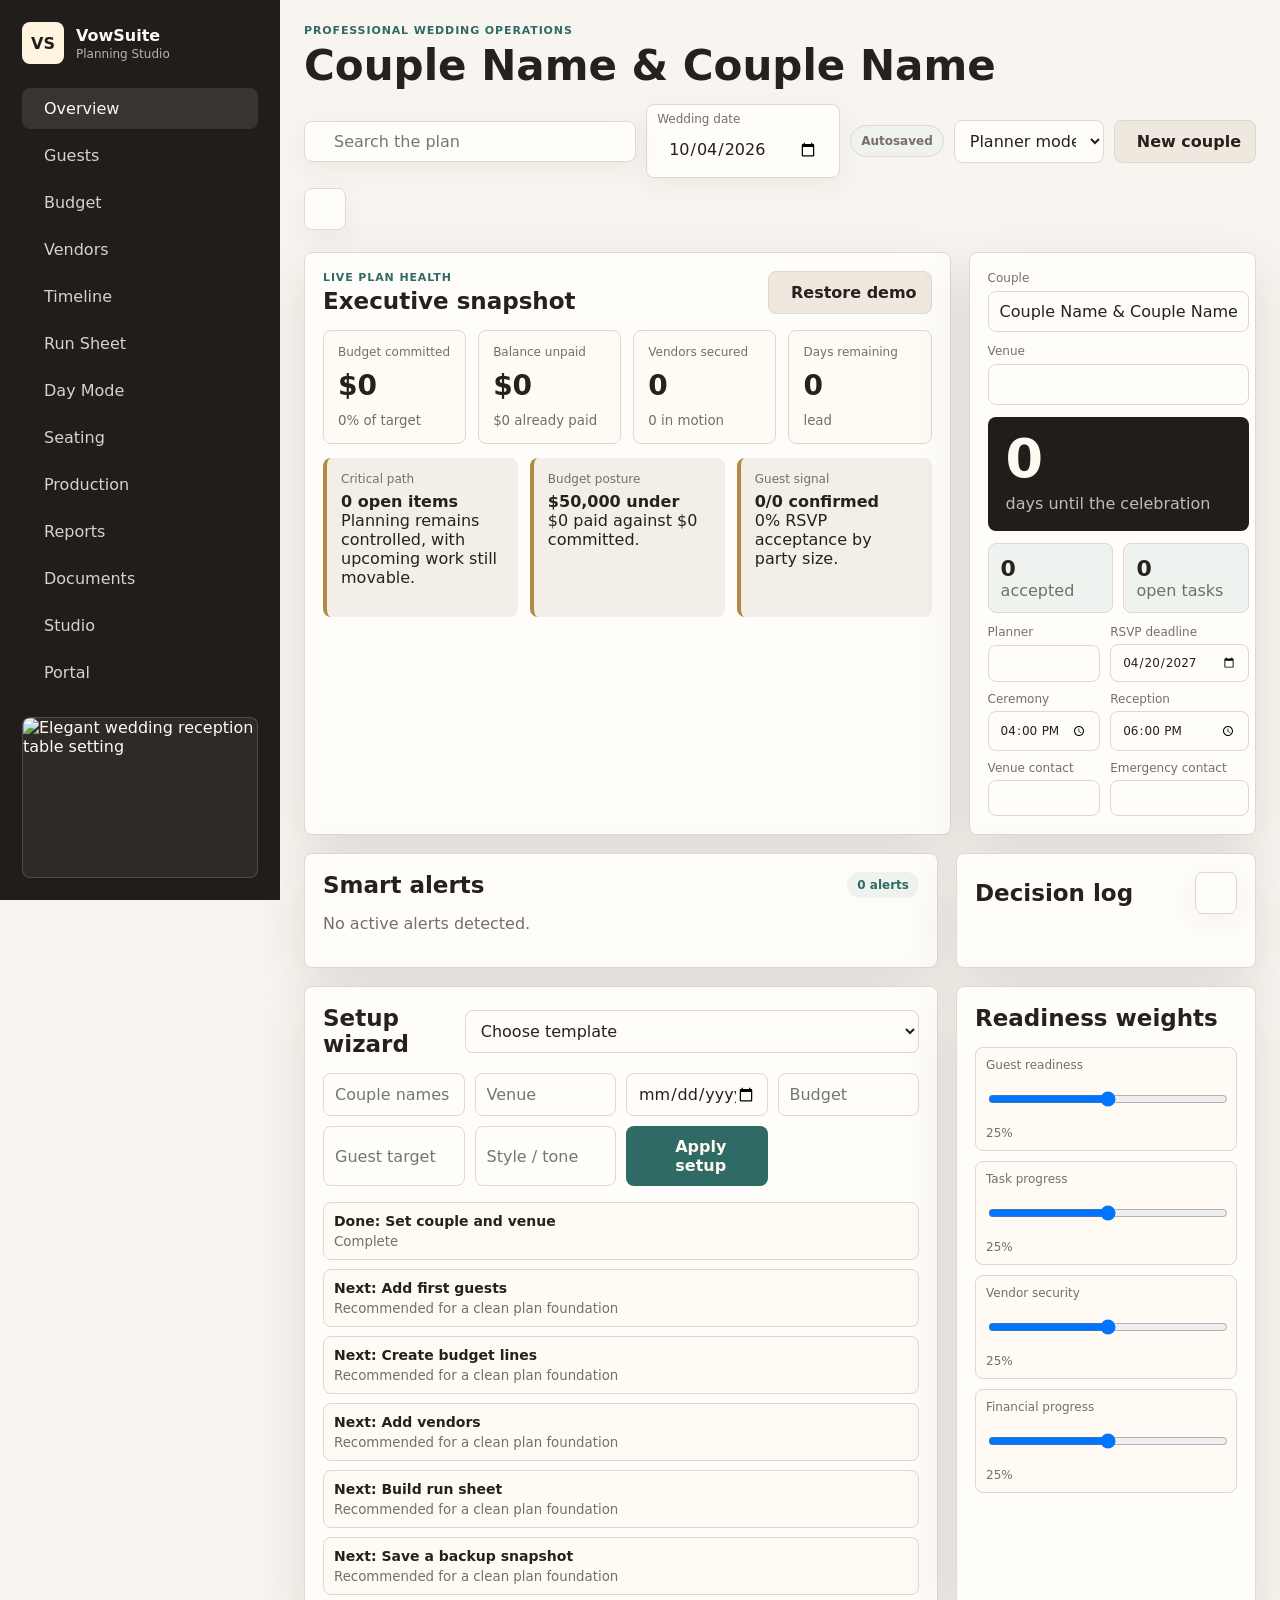
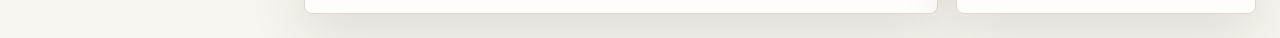
==== studio/index.html @ 1d12209c "Add VowSuite wedding-planning studio with our floor plan built in Vendors Gab8511/wedding-planning-s" ====
<!doctype html>
<html lang="en">
  <head>
    <meta charset="UTF-8" />
    <meta name="viewport" content="width=device-width, initial-scale=1.0" />
    <title>VowSuite Wedding Planning Studio</title>
    <link rel="icon" href="data:image/svg+xml,%3Csvg xmlns='http://www.w3.org/2000/svg' viewBox='0 0 64 64'%3E%3Crect width='64' height='64' rx='12' fill='%23211d1a'/%3E%3Ctext x='32' y='39' text-anchor='middle' font-family='Arial,sans-serif' font-size='22' font-weight='700' fill='%23fff4df'%3EVS%3C/text%3E%3C/svg%3E" />
    <link rel="preconnect" href="https://images.unsplash.com" />
    <link rel="stylesheet" href="./styles.css" />
    <link rel="stylesheet" href="./floorplan.css" />
  </head>
  <body>
    <div class="app-shell">
      <aside class="sidebar">
        <div class="brand-block">
          <div class="brand-mark">VS</div>
          <div>
            <strong>VowSuite</strong>
            <span>Planning Studio</span>
          </div>
        </div>
        <button id="mobileNavToggle" class="mobile-nav-toggle" type="button" aria-expanded="false" aria-controls="primaryNav"><i data-lucide="menu"></i><span>Menu</span></button>
        <nav id="primaryNav" class="nav-list" aria-label="Primary">
          <button class="nav-item active" data-view="overview"><i data-lucide="layout-dashboard"></i><span>Overview</span></button>
          <button class="nav-item" data-view="guests"><i data-lucide="users"></i><span>Guests</span></button>
          <button class="nav-item" data-view="budget"><i data-lucide="wallet-cards"></i><span>Budget</span></button>
          <button class="nav-item" data-view="vendors"><i data-lucide="briefcase-business"></i><span>Vendors</span></button>
          <button class="nav-item" data-view="timeline"><i data-lucide="list-checks"></i><span>Timeline</span></button>
          <button class="nav-item" data-view="runsheet"><i data-lucide="clock-3"></i><span>Run Sheet</span></button>
          <button class="nav-item" data-view="daymode"><i data-lucide="smartphone"></i><span>Day Mode</span></button>
          <button class="nav-item" data-view="seating"><i data-lucide="armchair"></i><span>Seating</span></button>
          <button class="nav-item" data-view="production"><i data-lucide="sparkles"></i><span>Production</span></button>
          <button class="nav-item" data-view="reports"><i data-lucide="file-chart-column"></i><span>Reports</span></button>
          <button class="nav-item" data-view="documents"><i data-lucide="folder-kanban"></i><span>Documents</span></button>
          <button class="nav-item" data-view="studio"><i data-lucide="building-2"></i><span>Studio</span></button>
          <button class="nav-item" data-view="portal"><i data-lucide="eye"></i><span>Portal</span></button>
        </nav>
        <div class="image-panel">
          <img src="https://images.unsplash.com/photo-1519225421980-715cb0215aed?auto=format&fit=crop&w=900&q=80" alt="Elegant wedding reception table setting" />
          <div>
            <span>Event Readiness</span>
            <strong id="readinessScore">0%</strong>
          </div>
        </div>
      </aside>

      <main class="workspace">
        <header class="topbar">
          <div>
            <p class="eyebrow">Professional wedding operations</p>
            <h1 id="coupleTitle">Wedding Command Center</h1>
          </div>
          <div class="topbar-actions">
            <div class="global-search">
              <i data-lucide="search"></i>
              <input id="globalSearch" type="search" placeholder="Search the plan" autocomplete="off" />
              <div id="globalSearchResults" class="search-results"></div>
            </div>
            <label class="date-field">
              <span>Wedding date</span>
              <input id="weddingDate" type="date" />
            </label>
            <span id="autosaveStatus" class="save-status">Saved</span>
            <select id="modeSelect" class="mode-select" title="Planner or client view"><option>Planner mode</option><option>Client mode</option></select>
            <button id="newCoupleBtn" class="ghost-button" title="Start a blank plan"><i data-lucide="sparkles"></i>New couple</button>
            <details class="actions-menu">
              <summary class="icon-button" title="More actions"><i data-lucide="more-horizontal"></i></summary>
              <div class="actions-popover">
                <button id="undoBtn" class="menu-action" title="Undo last change" disabled><i data-lucide="undo-2"></i><span>Undo</span></button>
                <button id="aboutBtn" class="menu-action" title="About VowSuite"><i data-lucide="info"></i><span>About</span></button>
                <button id="exportBtn" class="menu-action" title="Export plan"><i data-lucide="download"></i><span>Export plan</span></button>
                <label class="menu-action" title="Import plan">
                  <i data-lucide="upload"></i><span>Import plan</span>
                  <input id="importInput" type="file" accept="application/json" hidden />
                </label>
                <button id="printBtn" class="menu-action" title="Print brief"><i data-lucide="printer"></i><span>Print</span></button>
              </div>
            </details>
          </div>
        </header>

        <section id="overview" class="view active-view">
          <div class="hero-grid">
            <section class="command-panel">
              <div class="section-head">
                <div>
                  <p class="eyebrow">Live plan health</p>
                  <h2>Executive snapshot</h2>
                </div>
                <button id="resetBtn" class="ghost-button"><i data-lucide="refresh-cw"></i>Restore demo</button>
              </div>
              <div class="kpi-grid" id="kpiGrid"></div>
              <div class="insight-grid">
                <article>
                  <span class="label">Critical path</span>
                  <strong id="criticalPath">-</strong>
                  <p id="criticalCopy"></p>
                </article>
                <article>
                  <span class="label">Budget posture</span>
                  <strong id="budgetPosture">-</strong>
                  <p id="budgetCopy"></p>
                </article>
                <article>
                  <span class="label">Guest signal</span>
                  <strong id="guestSignal">-</strong>
                  <p id="guestCopy"></p>
                </article>
              </div>
            </section>
            <section class="brief-panel">
              <div class="couple-card">
                <label>Couple</label>
                <input id="coupleNames" type="text" />
              </div>
              <div class="couple-card">
                <label>Venue</label>
                <input id="venueName" type="text" />
              </div>
              <div class="countdown">
                <span id="daysUntil">0</span>
                <p>days until the celebration</p>
              </div>
              <div class="mini-metrics">
                <span><strong id="acceptedMini">0</strong> accepted</span>
                <span><strong id="openTasksMini">0</strong> open tasks</span>
              </div>
              <div class="profile-grid">
                <label>Planner<input id="plannerName" type="text" /></label>
                <label>RSVP deadline<input id="rsvpDeadline" type="date" /></label>
                <label>Ceremony<input id="ceremonyTime" type="time" /></label>
                <label>Reception<input id="receptionTime" type="time" /></label>
                <label>Venue contact<input id="venueContact" type="text" /></label>
                <label>Emergency contact<input id="emergencyContact" type="text" /></label>
              </div>
            </section>
          </div>
          <div class="two-column">
            <section class="panel">
              <div class="section-head"><h2>Smart alerts</h2><span id="riskCount" class="pill">0 alerts</span></div>
              <div id="riskList" class="risk-list"></div>
            </section>
            <section class="panel">
              <div class="section-head"><h2>Decision log</h2><button class="compact-button" id="addDecisionBtn"><i data-lucide="plus"></i></button></div>
              <div id="decisionList" class="decision-list"></div>
            </section>
          </div>
          <div class="two-column">
            <section class="panel">
              <div class="section-head"><h2>Setup wizard</h2><select id="templateSelect"><option value="">Choose template</option><option>Micro wedding</option><option>Luxury ballroom</option><option>Destination wedding</option><option>Cultural celebration</option><option>Backyard wedding</option></select></div>
              <form id="setupForm" class="inline-form">
                <input name="couple" placeholder="Couple names" required />
                <input name="venue" placeholder="Venue" required />
                <input name="weddingDate" type="date" required />
                <input name="budgetTarget" type="number" placeholder="Budget" required />
                <input name="guestTarget" type="number" placeholder="Guest target" />
                <input name="style" placeholder="Style / tone" />
                <button><i data-lucide="wand-sparkles"></i>Apply setup</button>
              </form>
              <div id="onboardingChecklist" class="mini-list"></div>
            </section>
            <section class="panel">
              <div class="section-head"><h2>Readiness weights</h2></div>
              <div id="weightControls" class="weight-grid"></div>
            </section>
          </div>
        </section>

        <section id="guests" class="view">
          <div class="section-head">
            <div><p class="eyebrow">Invitation intelligence</p><h2>Guest management</h2></div>
            <div class="toolbar">
              <input id="guestSearch" type="search" placeholder="Search guests, sides, groups, meals" />
              <select id="guestStatusFilter"></select>
              <button id="exportGuestsBtn" class="ghost-button" type="button"><i data-lucide="download"></i>CSV</button>
              <label class="ghost-button"><i data-lucide="upload"></i>CSV<input id="guestCsvInput" type="file" accept=".csv,text/csv" hidden /></label>
            </div>
          </div>
          <form id="guestForm" class="inline-form">
            <input name="name" placeholder="Guest name" required />
            <select name="side" id="guestSideSelect" required></select>
            <input name="group" placeholder="Household / group" required />
            <select name="status"><option>Invited</option><option>Accepted</option><option>Declined</option><option>Maybe</option></select>
            <select name="meal"><option>Chicken</option><option>Fish</option><option>Vegetarian</option><option>Vegan</option><option>Kids</option></select>
            <input name="partySize" type="number" min="1" value="1" placeholder="Party size" />
            <input name="plusOne" placeholder="Plus-one" />
            <button><i data-lucide="user-plus"></i>Add guest</button>
          </form>
          <div class="data-layout">
            <div class="table-wrap"><table><thead><tr><th>Name</th><th>Contact</th><th>Side</th><th>Household</th><th>RSVP</th><th>Meal</th><th>Party</th><th>Plus-one</th><th>Invite</th><th>Reminder</th><th>Tags</th><th>Notes</th><th></th></tr></thead><tbody id="guestRows"></tbody></table></div>
            <aside class="panel sticky-panel"><h3>Guest analytics</h3><canvas id="guestChart" width="360" height="240"></canvas><div id="mealBreakdown" class="breakdown"></div><h3>Reminder queue</h3><div id="reminderQueue" class="mini-list"></div><h3>Sides</h3><div id="sideBreakdown" class="breakdown"></div><h3>Households</h3><div id="householdBreakdown" class="breakdown"></div></aside>
          </div>
        </section>

        <section id="budget" class="view">
          <div class="section-head">
            <div><p class="eyebrow">Financial control</p><h2>Budget studio</h2></div>
            <label class="budget-target">Target <input id="budgetTarget" type="number" step="500" /></label>
          </div>
          <form id="expenseForm" class="inline-form">
            <input name="category" placeholder="Category" required />
            <input name="item" placeholder="Item" required />
            <input name="estimated" type="number" placeholder="Estimated" required />
            <input name="actual" type="number" placeholder="Actual or committed" required />
            <input name="paid" type="number" placeholder="Paid" />
            <input name="dueDate" type="date" />
            <button><i data-lucide="circle-dollar-sign"></i>Add line</button>
          </form>
          <div class="data-layout">
            <div class="table-wrap"><table><thead><tr><th>Category</th><th>Item</th><th>Budget</th><th>Committed</th><th>Paid</th><th>Due</th><th>Status</th><th>Variance</th><th></th></tr></thead><tbody id="expenseRows"></tbody></table></div>
            <aside class="panel sticky-panel"><h3>Spend by category</h3><canvas id="budgetChart" width="360" height="260"></canvas><div id="budgetSummary" class="breakdown"></div><h3>Loaded cost model</h3><div id="financeModel" class="editable-grid"></div><h3>Category caps</h3><div id="categoryCaps" class="mini-list"></div><h3>Cash-flow timeline</h3><div id="cashFlow" class="mini-list"></div><h3>Payment calendar</h3><div id="paymentCalendar" class="mini-list"></div></aside>
          </div>
        </section>

        <section id="vendors" class="view">
          <div class="section-head"><div><p class="eyebrow">Vendor operating system</p><h2>Vendor pipeline</h2></div></div>
          <form id="vendorForm" class="inline-form">
            <input name="name" placeholder="Vendor" required />
            <input name="category" placeholder="Category" required />
            <select name="stage"><option>Research</option><option>Shortlisted</option><option>Proposal</option><option>Booked</option><option>Paid</option></select>
            <input name="owner" placeholder="Owner" required />
            <input name="nextFollowUp" type="date" />
            <button><i data-lucide="plus"></i>Add vendor</button>
          </form>
          <div class="vendor-layout">
            <div id="vendorBoard" class="kanban"></div>
            <aside class="panel sticky-panel"><h3>Vendor detail</h3><div id="vendorDetail" class="detail-panel"></div><h3>Comparison matrix</h3><div id="vendorMatrix" class="mini-list"></div></aside>
          </div>
        </section>

        <section id="timeline" class="view">
          <div class="section-head"><div><p class="eyebrow">Critical path orchestration</p><h2>Timeline and tasks</h2></div><select id="taskFilter"></select></div>
          <div class="toolbar"><button id="addTaskTemplatesBtn" class="ghost-button"><i data-lucide="copy-plus"></i>Phase templates</button></div>
          <form id="taskForm" class="inline-form">
            <input name="title" placeholder="Task" required />
            <input name="owner" placeholder="Owner" required />
            <input name="due" type="date" required />
            <select name="priority"><option>High</option><option>Medium</option><option>Low</option></select>
            <input name="dependency" placeholder="Dependency" />
            <select name="stage"><option>Backlog</option><option>This Week</option><option>Waiting</option><option>Done</option></select>
            <button><i data-lucide="badge-check"></i>Add task</button>
          </form>
          <div class="task-layout">
            <div id="taskList" class="task-list"></div>
            <aside class="panel sticky-panel"><h3>Task board</h3><div id="taskBoard" class="mini-kanban"></div></aside>
          </div>
        </section>

        <section id="runsheet" class="view">
          <div class="section-head"><div><p class="eyebrow">Wedding day command</p><h2>Run-of-show</h2></div><div class="toolbar"><select id="runVendorFilter"></select><span id="runSheetCount" class="pill">0 moments</span></div></div>
          <form id="runForm" class="inline-form">
            <input name="time" type="time" required />
            <input name="title" placeholder="Moment" required />
            <input name="location" placeholder="Location" required />
            <input name="owner" placeholder="Owner" required />
            <input name="vendor" placeholder="Vendor" />
            <button><i data-lucide="clock-plus"></i>Add moment</button>
          </form>
          <section class="panel">
            <div class="section-head"><h2>Multi-event itinerary</h2></div>
            <form id="eventForm" class="inline-form compact-form">
              <input name="name" placeholder="Event name" required />
              <input name="date" type="date" required />
              <input name="start" type="time" required />
              <input name="location" placeholder="Location" required />
              <input name="owner" placeholder="Owner" />
              <button><i data-lucide="calendar-plus"></i>Add event</button>
            </form>
            <div id="eventList" class="mini-list"></div>
          </section>
          <div class="run-layout">
            <div id="runSheetList" class="run-list"></div>
            <aside class="panel sticky-panel">
              <h3>Operations brief</h3>
              <div id="opsBrief" class="breakdown"></div>
              <h3>Conflict detection</h3>
              <div id="runConflicts" class="mini-list"></div>
            </aside>
          </div>
        </section>

        <section id="seating" class="view">
          <div class="section-head"><div><p class="eyebrow">Reception design</p><h2>Seating planner</h2></div><div class="toolbar"><input id="tableCapacityInput" type="number" min="2" value="6" title="New table capacity" /><button id="addTableBtn" class="ghost-button"><i data-lucide="plus"></i>Add table</button></div></div>
          <div class="seating-layout">
            <div class="floorplan-wrap">
              <div id="floorplanToolbar" class="floorplan-toolbar"></div>
              <div id="tableMap" class="table-map floorplan-canvas"></div>
            </div>
            <aside class="panel sticky-panel">
              <h3>Seat assignment</h3>
              <select id="seatGuestPicker"></select>
              <p class="muted">Choose a guest, then select an empty seat. Select an occupied seat to clear it.</p>
              <div id="unseatedList" class="chips"></div>
              <h3>Selected table</h3>
              <div id="floorplanTableInspector" class="mini-list"><p class="muted">Click a table on the floor plan to edit its size, color, runner, or rotation.</p></div>
              <h3>Seating constraints</h3>
              <p class="muted">Tip: drag an assigned guest between seats to move or swap them.</p>
              <form id="seatRuleForm" class="inline-form compact-form"><input name="rule" placeholder="Constraint" required /><select name="type"><option>VIP</option><option>Accessibility</option><option>Keep together</option><option>Keep apart</option></select><button><i data-lucide="plus"></i>Add</button></form>
              <div id="seatConstraints" class="mini-list"></div>
              <h3>Rule warnings</h3>
              <div id="seatRuleWarnings" class="mini-list"></div>
            </aside>
          </div>
        </section>

        <section id="daymode" class="view">
          <div class="section-head">
            <div><p class="eyebrow">On-site command mode</p><h2>Wedding-day mobile brief</h2></div>
            <div class="toolbar">
              <button id="exportBinderBtn" class="ghost-button"><i data-lucide="book-open-check"></i>Binder</button>
              <button id="exportMobileBriefBtn" class="ghost-button"><i data-lucide="smartphone"></i>Mobile brief</button>
            </div>
          </div>
          <nav class="day-jumpbar" aria-label="Wedding-day quick jumps">
            <button data-day-jump="dayModeTimeline"><i data-lucide="clock"></i><span>Now</span></button>
            <button data-day-jump="dayModeAlerts"><i data-lucide="triangle-alert"></i><span>Alerts</span></button>
            <button data-day-jump="dayModeVendors"><i data-lucide="briefcase-business"></i><span>Vendors</span></button>
            <button data-day-jump="dayModeContacts"><i data-lucide="phone"></i><span>Contacts</span></button>
            <button data-day-jump="dayModeChecklist"><i data-lucide="badge-check"></i><span>Checks</span></button>
          </nav>
          <div class="day-grid">
            <section class="command-panel day-section"><div class="section-head"><h2>Now and next</h2><span id="dayModeClock" class="pill">Live brief</span></div><div id="dayModeTimeline" class="day-timeline"></div></section>
            <section class="panel day-section"><h2>Critical alerts</h2><div id="dayModeAlerts" class="mini-list"></div></section>
            <section class="panel day-section"><h2>Vendor call sheet</h2><div id="dayModeVendors" class="mini-list"></div></section>
            <section class="panel day-section"><h2>Emergency contacts</h2><div id="dayModeContacts" class="mini-list"></div></section>
            <section class="panel day-section"><h2>Final checks</h2><div id="dayModeChecklist" class="check-grid"></div></section>
          </div>
        </section>

        <section id="production" class="view">
          <div class="section-head"><div><p class="eyebrow">Ceremony, creative, and load-in</p><h2>Production studio</h2></div></div>
          <div class="production-grid">
            <section class="panel">
              <div class="section-head"><h2>Ceremony planner</h2></div>
              <form id="ceremonyForm" class="inline-form compact-form"><input name="role" placeholder="Role" required /><input name="name" placeholder="Name or cue" required /><input name="music" placeholder="Music / note" /><button><i data-lucide="plus"></i>Add</button></form>
              <div id="ceremonyList" class="mini-list"></div>
            </section>
            <section class="panel">
              <div class="section-head"><h2>Music planner</h2></div>
              <form id="musicForm" class="inline-form compact-form"><input name="moment" placeholder="Moment" required /><input name="song" placeholder="Song" required /><select name="status"><option>Idea</option><option>Approved</option><option>Do not play</option></select><button><i data-lucide="plus"></i>Add</button></form>
              <div id="musicList" class="mini-list"></div>
            </section>
            <section class="panel">
              <div class="section-head"><h2>Photo shot list</h2></div>
              <form id="photoForm" class="inline-form compact-form"><input name="shot" placeholder="Shot" required /><input name="people" placeholder="People" required /><select name="priority"><option>Must-have</option><option>Nice-to-have</option><option>Detail</option></select><button><i data-lucide="plus"></i>Add</button></form>
              <div id="photoList" class="mini-list"></div>
              <h3>Family groups</h3>
              <form id="photoGroupForm" class="inline-form compact-form"><input name="group" placeholder="Group name" required /><input name="people" placeholder="People" required /><button><i data-lucide="plus"></i>Add</button></form>
              <div id="photoGroupList" class="mini-list"></div>
            </section>
            <section class="panel">
              <div class="section-head"><h2>Packing and load-in</h2></div>
              <form id="packingForm" class="inline-form compact-form"><input name="item" placeholder="Item" required /><input name="owner" placeholder="Owner" required /><select name="status"><option>Pack</option><option>Loaded</option><option>Placed</option></select><button><i data-lucide="plus"></i>Add</button></form>
              <div id="packingList" class="mini-list"></div>
            </section>
            <section class="panel">
              <div class="section-head"><h2>Floor-plan zones</h2></div>
              <form id="zoneForm" class="inline-form compact-form"><input name="zone" placeholder="Zone" required /><input name="owner" placeholder="Owner" required /><input name="notes" placeholder="Notes" /><button><i data-lucide="plus"></i>Add</button></form>
              <div id="zoneList" class="mini-list"></div>
            </section>
            <section class="panel">
              <div class="section-head"><h2>Weather plan</h2></div>
              <div id="weatherChecklist" class="check-grid"></div>
            </section>
            <section class="panel">
              <div class="section-head"><h2>Accessibility plan</h2></div>
              <div id="accessibilityChecklist" class="check-grid"></div>
            </section>
          </div>
        </section>

        <section id="reports" class="view">
          <div class="section-head"><div><p class="eyebrow">Packets and executive reporting</p><h2>Reports center</h2></div><button id="exportPacketBtn" class="ghost-button"><i data-lucide="download"></i>Export packet</button></div>
          <div class="reports-grid">
            <section class="panel"><h2>Catering report</h2><div id="cateringReport" class="mini-list"></div></section>
            <section class="panel"><h2>Timeline packets</h2><select id="packetType"><option>Planner packet</option><option>Vendor packet</option><option>Wedding party packet</option><option>Family packet</option><option>Client packet</option></select><div id="packetSections" class="check-grid"></div><div id="packetPreview" class="mini-list"></div></section>
            <section class="panel"><h2>Vendor timelines</h2><select id="vendorPacketSelect"></select><div id="vendorTimelinePreview" class="mini-list"></div></section>
            <section class="panel"><h2>One-click export pack</h2><div class="toolbar"><button id="exportFullPackBtn" class="ghost-button"><i data-lucide="package"></i>Export all</button><button id="exportDayBriefBtn" class="ghost-button"><i data-lucide="clipboard-list"></i>Day brief</button><button id="exportHtmlPackBtn" class="ghost-button"><i data-lucide="file-code"></i>HTML packet</button><button id="exportBinderReportBtn" class="ghost-button"><i data-lucide="book-open-check"></i>Binder</button></div><div id="exportPackSummary" class="mini-list"></div></section>
            <section class="panel"><h2>Calendar view</h2><div id="calendarView" class="mini-list"></div></section>
            <section class="panel"><h2>Readiness methodology</h2><div id="readinessMethod" class="mini-list"></div></section>
            <section class="panel"><h2>Snapshots and change log</h2><div class="toolbar"><button id="saveSnapshotBtn" class="ghost-button"><i data-lucide="archive"></i>Snapshot</button><select id="snapshotSelect"></select><button id="restoreSnapshotBtn" class="ghost-button"><i data-lucide="rotate-ccw"></i>Restore</button></div><div id="changeLogList" class="mini-list"></div></section>
          </div>
        </section>

        <section id="documents" class="view">
          <div class="section-head"><div><p class="eyebrow">Single source of truth</p><h2>Documents and deliverables</h2></div><button id="addDocTemplatesBtn" class="ghost-button"><i data-lucide="copy-plus"></i>Template set</button></div>
          <form id="docForm" class="inline-form">
            <input name="name" placeholder="Document or deliverable" required />
            <input name="owner" placeholder="Owner" required />
            <select name="status"><option>Draft</option><option>Review</option><option>Approved</option><option>Sent</option></select>
            <button><i data-lucide="file-plus-2"></i>Add document</button>
          </form>
          <section class="panel">
            <div class="section-head"><h2>Attachment index</h2></div>
            <div class="toolbar">
              <select id="attachmentArea"><option>Contract</option><option>Invoice</option><option>Floor plan</option><option>Inspiration</option><option>Insurance</option><option>Other</option></select>
              <label class="ghost-button"><i data-lucide="paperclip"></i>Add files<input id="attachmentInput" type="file" multiple hidden /></label>
            </div>
            <div id="attachmentList" class="mini-list"></div>
          </section>
          <div id="docGrid" class="doc-grid"></div>
        </section>

        <section id="studio" class="view">
          <div class="section-head"><div><p class="eyebrow">Planner business layer</p><h2>Studio management</h2></div><button id="saveCoupleBtn" class="ghost-button"><i data-lucide="save"></i>Save couple</button></div>
          <div class="production-grid">
            <section class="panel"><h2>Couples dashboard</h2><div id="coupleDashboard" class="mini-list"></div></section>
            <section class="panel">
              <h2>Lead intake</h2>
              <form id="leadForm" class="inline-form compact-form"><input name="name" placeholder="Lead name" required /><input name="date" type="date" required /><input name="budget" type="number" placeholder="Budget" /><input name="style" placeholder="Style" /><select name="stage"><option>New</option><option>Discovery</option><option>Proposal sent</option><option>Booked</option></select><button><i data-lucide="user-round-plus"></i>Add lead</button></form>
              <div id="leadList" class="mini-list"></div>
            </section>
            <section class="panel">
              <h2>Proposal builder</h2>
              <form id="proposalForm" class="inline-form compact-form"><input name="name" placeholder="Package" required /><input name="price" type="number" placeholder="Price" required /><input name="scope" placeholder="Scope" required /><select name="status"><option>Draft</option><option>Sent</option><option>Accepted</option></select><button><i data-lucide="file-signature"></i>Add</button></form>
              <div id="proposalList" class="mini-list"></div>
            </section>
            <section class="panel">
              <h2>Invoice tracker</h2>
              <form id="invoiceForm" class="inline-form compact-form"><input name="label" placeholder="Invoice" required /><input name="amount" type="number" placeholder="Amount" required /><input name="due" type="date" required /><select name="status"><option>Draft</option><option>Sent</option><option>Paid</option><option>Overdue</option></select><button><i data-lucide="receipt"></i>Add</button></form>
              <div id="invoiceList" class="mini-list"></div>
            </section>
            <section class="panel"><h2>Message templates</h2><select id="messageTemplateSelect"></select><textarea id="messageTemplateOutput" rows="8"></textarea></section>
            <section class="panel"><h2>Planning assistant</h2><div class="toolbar"><button id="generateAssistantBtn" class="ghost-button"><i data-lucide="brain"></i>Refresh guidance</button></div><div id="assistantPanel" class="mini-list"></div></section>
            <section class="panel"><h2>Checklist library</h2><div class="toolbar"><select id="checklistTemplateSelect"><option>Luxury final month</option><option>Destination weekend</option><option>Backyard logistics</option><option>Cultural multi-event</option></select><button id="applyChecklistBtn" class="ghost-button"><i data-lucide="copy-plus"></i>Apply</button></div><div id="checklistLibraryPreview" class="mini-list"></div></section>
            <section class="panel"><h2>Share readiness</h2><div id="shareReadiness" class="mini-list"></div></section>
            <section class="panel wide-panel">
              <h2>Cloud sync</h2>
              <div class="cloud-sync-grid">
                <label>Supabase project URL<input id="cloudSyncUrl" type="url" placeholder="https://your-project.supabase.co" autocomplete="off" /></label>
                <label>Anon public key<input id="cloudSyncAnonKey" type="password" placeholder="eyJ..." autocomplete="off" /></label>
                <label>Shared sync ID<input id="cloudSyncId" placeholder="chen-martinez-2026" autocomplete="off" /></label>
              </div>
              <div class="toolbar sync-toolbar">
                <button id="cloudSyncSaveBtn" class="ghost-button"><i data-lucide="save"></i>Save settings</button>
                <button id="cloudSyncGenerateBtn" class="ghost-button"><i data-lucide="sparkles"></i>Generate ID</button>
                <button id="cloudPushBtn" class="ghost-button"><i data-lucide="cloud-upload"></i>Push</button>
                <button id="cloudPullBtn" class="ghost-button"><i data-lucide="cloud-download"></i>Pull</button>
              </div>
              <label class="sync-toggle"><input id="cloudAutoPush" type="checkbox" /> Auto-push local changes</label>
              <div id="cloudSyncStatus" class="mini-list"></div>
            </section>
            <section class="panel"><h2>Backend launch plan</h2><div id="backendReadiness" class="mini-list"></div></section>
          </div>
        </section>

        <section id="portal" class="view">
          <div class="section-head"><div><p class="eyebrow">Client-facing experience</p><h2>Client portal</h2></div><div class="toolbar"><input id="portalPinInput" type="password" placeholder="Portal PIN" /><button id="portalUnlockBtn" class="ghost-button"><i data-lucide="lock-keyhole"></i>Unlock</button></div></div>
          <div id="portalLocked" class="panel empty-state">Enter the portal PIN to preview the client-facing packet.</div>
          <div id="portalContent" class="portal-content">
            <div class="hero-grid">
              <section class="command-panel"><div class="section-head"><div><p class="eyebrow">Client packet</p><h2 id="portalTitle">Wedding overview</h2></div><span id="portalVisibility" class="pill">Client view</span></div><div id="portalSummary" class="kpi-grid"></div></section>
              <section class="brief-panel"><h2>Share settings</h2><div id="portalSettings" class="check-grid"></div><label>Portal PIN<input id="portalPinSetting" type="text" /></label></section>
            </div>
            <div class="production-grid">
              <section class="panel"><h2>Shareable packet</h2><div id="clientPacketPreview" class="mini-list"></div></section>
              <section class="panel"><h2>Vendor directory</h2><div id="clientVendorDirectory" class="mini-list"></div></section>
              <section class="panel"><h2>Vendor portal preview</h2><select id="portalVendorSelect"></select><div id="vendorPortalPreview" class="mini-list"></div></section>
              <section class="panel"><h2>Guest relationship map</h2><div id="relationshipMap" class="mini-list"></div></section>
              <section class="panel"><h2>Seating warnings</h2><div id="seatingWarnings" class="mini-list"></div></section>
              <section class="panel"><h2>Floor plan canvas</h2><div id="floorPlanCanvas" class="floor-canvas"></div></section>
              <section class="panel"><h2>Moodboard</h2><form id="moodForm" class="inline-form compact-form"><input name="label" placeholder="Element" required /><input name="value" placeholder="Color, texture, or note" required /><button><i data-lucide="palette"></i>Add</button></form><div id="moodboardList" class="mood-grid"></div></section>
            </div>
          </div>
        </section>
      </main>
    </div>
    <dialog id="aboutDialog" class="about-dialog">
      <div class="dialog-head">
        <div>
          <p class="eyebrow">About this studio</p>
          <h2>VowSuite Wedding Planning Studio</h2>
        </div>
        <button id="closeAboutBtn" class="icon-button" title="Close"><i data-lucide="x"></i></button>
      </div>
      <div class="about-grid">
        <article><span>Version</span><strong id="aboutVersion">v1.0.0</strong></article>
        <article><span>Storage</span><strong>Local browser</strong></article>
        <article><span>Hosting</span><strong>GitHub Pages</strong></article>
      </div>
      <p class="muted">Plans are saved on this device. Export a JSON backup before clearing browser data, restoring demo data, or starting a new couple.</p>
      <div class="toolbar">
        <a class="ghost-link" href="https://gab8511.github.io/wedding-planning-studio/" target="_blank" rel="noreferrer">Live app</a>
        <a class="ghost-link" href="https://github.com/Gab8511/wedding-planning-studio/releases/tag/v1.4.0" target="_blank" rel="noreferrer">Release notes</a>
        <a class="ghost-link" href="https://github.com/Gab8511/wedding-planning-studio/blob/main/PRIVACY.md" target="_blank" rel="noreferrer">Privacy</a>
      </div>
    </dialog>
    <script src="https://unpkg.com/lucide@latest/dist/umd/lucide.min.js"></script>
    <script src="./floorplan.js"></script>
    <script src="./app.js"></script>
  </body>
</html>
---- studio/styles.css ----
:root {
  --ink: #25211d;
  --muted: #756f68;
  --line: #ded8d0;
  --panel: #fffdfa;
  --soft: #f4eee8;
  --soft-2: #eef3ef;
  --accent: #9a5d45;
  --accent-2: #2f6b64;
  --gold: #b18a45;
  --danger: #b34343;
  --ok: #2f7d59;
  --shadow: 0 18px 55px rgba(44, 35, 25, 0.12);
  font-family: Inter, ui-sans-serif, system-ui, -apple-system, BlinkMacSystemFont, "Segoe UI", sans-serif;
}

* { box-sizing: border-box; }
body {
  margin: 0;
  color: var(--ink);
  background: #f8f5f0;
}
button, input, select, textarea { font: inherit; }
button { cursor: pointer; }

.app-shell {
  min-height: 100vh;
  display: grid;
  grid-template-columns: 280px 1fr;
}

.sidebar {
  position: sticky;
  top: 0;
  height: 100vh;
  padding: 22px;
  background: #211d1a;
  color: #fffaf1;
  display: flex;
  flex-direction: column;
  gap: 24px;
}
.brand-block { display: flex; align-items: center; gap: 12px; }
.mobile-nav-toggle { display: none; }
.brand-mark {
  width: 42px;
  height: 42px;
  display: grid;
  place-items: center;
  background: #fff4df;
  color: #211d1a;
  border-radius: 8px;
  font-weight: 800;
}
.brand-block span, .image-panel span { display: block; color: rgba(255, 250, 241, .68); font-size: 12px; margin-top: 2px; }
.nav-list { display: grid; gap: 6px; }
.nav-item {
  width: 100%;
  border: 0;
  color: rgba(255, 250, 241, .82);
  background: transparent;
  border-radius: 8px;
  padding: 11px 12px;
  display: flex;
  align-items: center;
  gap: 10px;
  text-align: left;
}
.nav-item svg, .icon-button svg, .compact-button svg, .ghost-button svg, .menu-action svg, form button svg { width: 18px; height: 18px; }
.nav-item.active, .nav-item:hover { background: rgba(255, 250, 241, .1); color: #fffaf1; }
.image-panel {
  margin-top: auto;
  border: 1px solid rgba(255,255,255,.16);
  border-radius: 8px;
  overflow: hidden;
  background: rgba(255,255,255,.06);
}
.image-panel img { width: 100%; height: 150px; object-fit: cover; display: block; }
.image-panel div { padding: 14px; display: flex; justify-content: space-between; align-items: end; }
.image-panel strong { font-size: 28px; }

.workspace { min-width: 0; padding: 24px; }
.topbar {
  display: grid;
  grid-template-columns: 1fr;
  align-items: start;
  gap: 14px;
  margin-bottom: 22px;
}
.eyebrow {
  margin: 0 0 4px;
  text-transform: uppercase;
  color: var(--accent-2);
  letter-spacing: .08em;
  font-size: 11px;
  font-weight: 800;
}
h1, h2, h3, p { margin-top: 0; }
h1 { margin-bottom: 0; font-size: clamp(26px, 4vw, 42px); letter-spacing: 0; }
h2 { margin-bottom: 0; font-size: 23px; }
h3 { margin-bottom: 14px; font-size: 16px; }
.topbar-actions, .toolbar { display: flex; align-items: center; gap: 10px; flex-wrap: wrap; }
.topbar-actions {
  justify-content: flex-start;
  max-width: none;
}
.global-search {
  position: relative;
  flex: 1 1 300px;
  min-width: min(300px, 100%);
  max-width: 430px;
  display: flex;
  align-items: center;
  gap: 8px;
  border: 1px solid var(--line);
  background: var(--panel);
  border-radius: 8px;
  padding: 0 10px;
  box-shadow: 0 8px 28px rgba(44, 35, 25, .06);
}
.global-search svg { width: 18px; height: 18px; color: var(--muted); flex: 0 0 auto; }
.global-search input { border: 0; background: transparent; min-width: 0; }
.search-results {
  display: none;
  position: absolute;
  z-index: 20;
  top: calc(100% + 8px);
  left: 0;
  right: 0;
  border: 1px solid var(--line);
  background: var(--panel);
  border-radius: 8px;
  box-shadow: var(--shadow);
  overflow: hidden;
}
.search-results.open { display: grid; }
.search-results button {
  border: 0;
  border-bottom: 1px solid var(--line);
  background: transparent;
  padding: 10px 12px;
  display: grid;
  gap: 3px;
  text-align: left;
}
.search-results button:hover { background: var(--soft); }
.search-results span, .search-results p { color: var(--muted); font-size: 12px; margin: 0; padding: 10px 12px; }
.save-status {
  color: var(--muted);
  background: var(--soft-2);
  border: 1px solid var(--line);
  border-radius: 999px;
  padding: 8px 10px;
  font-size: 12px;
  font-weight: 800;
}
.date-field, .budget-target {
  border: 1px solid var(--line);
  background: var(--panel);
  border-radius: 8px;
  padding: 7px 10px;
  display: grid;
  gap: 3px;
  box-shadow: 0 8px 28px rgba(44, 35, 25, .06);
}
.date-field span, .budget-target { color: var(--muted); font-size: 12px; }
.date-field input, .budget-target input { border: 0; background: transparent; color: var(--ink); min-width: 145px; }
.mode-select { max-width: 150px; }
.icon-button, .compact-button {
  width: 42px;
  height: 42px;
  display: grid;
  place-items: center;
  border: 1px solid var(--line);
  border-radius: 8px;
  background: var(--panel);
  color: var(--ink);
  box-shadow: 0 8px 28px rgba(44, 35, 25, .06);
}
.actions-menu {
  position: relative;
}
.actions-menu summary {
  list-style: none;
}
.actions-menu summary::-webkit-details-marker {
  display: none;
}
.actions-popover {
  position: absolute;
  z-index: 30;
  top: calc(100% + 8px);
  right: 0;
  width: 210px;
  border: 1px solid var(--line);
  border-radius: 8px;
  background: var(--panel);
  box-shadow: var(--shadow);
  padding: 6px;
  display: grid;
  gap: 4px;
}
.menu-action {
  width: 100%;
  min-height: 42px;
  border: 0;
  border-radius: 8px;
  background: transparent;
  color: var(--ink);
  display: flex;
  align-items: center;
  gap: 10px;
  padding: 10px;
  text-align: left;
  font-weight: 750;
}
.menu-action:hover {
  background: var(--soft);
}
.menu-action:disabled {
  opacity: .45;
  cursor: not-allowed;
}

.view { display: none; }
.active-view { display: block; }
.hero-grid { display: grid; grid-template-columns: minmax(0, 1.8fr) minmax(280px, .8fr); gap: 18px; }
.panel, .command-panel, .brief-panel {
  background: var(--panel);
  border: 1px solid var(--line);
  border-radius: 8px;
  box-shadow: var(--shadow);
}
.command-panel, .brief-panel, .panel { padding: 18px; }
.section-head { display: flex; justify-content: space-between; align-items: center; gap: 14px; margin-bottom: 16px; }
.ghost-button, form button {
  border: 0;
  color: #fffaf1;
  background: var(--accent-2);
  border-radius: 8px;
  padding: 11px 14px;
  display: inline-flex;
  align-items: center;
  justify-content: center;
  gap: 8px;
  font-weight: 750;
}
.ghost-button { background: #efe8df; color: var(--ink); border: 1px solid var(--line); }
.ghost-link {
  min-height: 42px;
  border: 1px solid var(--line);
  color: var(--ink);
  background: #efe8df;
  border-radius: 8px;
  padding: 11px 14px;
  display: inline-flex;
  align-items: center;
  justify-content: center;
  gap: 8px;
  font-weight: 750;
  text-decoration: none;
}
.kpi-grid { display: grid; grid-template-columns: repeat(4, minmax(130px, 1fr)); gap: 12px; }
.kpi {
  border: 1px solid var(--line);
  background: #fffaf4;
  border-radius: 8px;
  padding: 14px;
  min-height: 106px;
}
.kpi span { display: block; color: var(--muted); font-size: 12px; margin-bottom: 10px; }
.kpi strong { display: block; font-size: 28px; margin-bottom: 8px; }
.kpi small { color: var(--muted); }
.insight-grid { display: grid; grid-template-columns: repeat(3, 1fr); gap: 12px; margin-top: 14px; }
.insight-grid article {
  border-left: 4px solid var(--gold);
  background: var(--soft);
  border-radius: 8px;
  padding: 14px;
}
.label { color: var(--muted); font-size: 12px; display: block; margin-bottom: 6px; }
.brief-panel { display: grid; align-content: start; gap: 12px; }
.couple-card { display: grid; gap: 6px; }
.couple-card label { color: var(--muted); font-size: 12px; }
input, select, textarea {
  width: 100%;
  border: 1px solid var(--line);
  background: #fffdfa;
  border-radius: 8px;
  padding: 10px 11px;
  color: var(--ink);
}
.countdown {
  background: #211d1a;
  color: #fffaf1;
  border-radius: 8px;
  padding: 18px;
}
.countdown span { display: block; font-size: 54px; font-weight: 850; line-height: .9; }
.countdown p { margin: 10px 0 0; color: rgba(255,250,241,.72); }
.mini-metrics { display: grid; grid-template-columns: 1fr 1fr; gap: 10px; }
.mini-metrics span { border: 1px solid var(--line); border-radius: 8px; padding: 12px; background: var(--soft-2); color: var(--muted); }
.mini-metrics strong { color: var(--ink); display: block; font-size: 22px; }
.profile-grid {
  display: grid;
  grid-template-columns: 1fr 1fr;
  gap: 10px;
}
.profile-grid label {
  color: var(--muted);
  font-size: 12px;
  display: grid;
  gap: 5px;
}
.two-column, .data-layout, .seating-layout, .run-layout, .vendor-layout, .task-layout { display: grid; grid-template-columns: minmax(0, 1.4fr) minmax(300px, .6fr); gap: 18px; margin-top: 18px; }
.risk-list, .decision-list, .task-list, .run-list { display: grid; gap: 10px; }
.risk-item, .decision-item, .task-item, .doc-card, .vendor-card, .run-item {
  border: 1px solid var(--line);
  background: #fffaf4;
  border-radius: 8px;
  padding: 13px;
}
.risk-item { display: grid; grid-template-columns: auto 1fr; gap: 11px; }
.severity { width: 10px; border-radius: 20px; background: var(--ok); }
.severity.high { background: var(--danger); }
.severity.medium { background: var(--gold); }
.pill {
  padding: 6px 10px;
  border-radius: 999px;
  background: var(--soft-2);
  color: var(--accent-2);
  font-size: 12px;
  font-weight: 800;
}
.inline-form {
  display: grid;
  grid-template-columns: repeat(auto-fit, minmax(135px, 1fr));
  gap: 10px;
  margin-bottom: 16px;
}
.inline-form button { min-height: 42px; }
.table-wrap {
  overflow: auto;
  border: 1px solid var(--line);
  border-radius: 8px;
  background:
    linear-gradient(90deg, rgba(255,253,250,0), rgba(255,253,250,.95) 85%) right / 28px 100% no-repeat,
    var(--panel);
  box-shadow: var(--shadow), inset -18px 0 18px rgba(44, 35, 25, .05);
}
table { width: 100%; border-collapse: collapse; min-width: 1440px; table-layout: auto; }
th, td { padding: 12px; border-bottom: 1px solid var(--line); text-align: left; vertical-align: middle; }
th { font-size: 12px; color: var(--muted); background: #f4eee8; position: sticky; top: 0; }
td input, td select { padding: 8px 9px; min-width: 138px; }
.row-action {
  min-width: 40px;
  min-height: 40px;
  border: 0;
  border-radius: 8px;
  background: transparent;
  color: var(--danger);
  display: grid;
  place-items: center;
}
.row-action:hover { background: #f7dddd; }
.neutral-action { color: var(--accent-2); }
.sticky-panel { align-self: start; position: sticky; top: 24px; }
.breakdown { display: grid; gap: 8px; margin-top: 12px; }
.breakdown div { display: flex; justify-content: space-between; border-top: 1px solid var(--line); padding-top: 8px; color: var(--muted); }
.kanban { display: grid; grid-template-columns: repeat(5, minmax(190px, 1fr)); gap: 12px; overflow: auto; }
.kanban-col { border: 1px solid var(--line); border-radius: 8px; background: rgba(255,253,250,.7); padding: 10px; min-height: 360px; }
.kanban-col h3 { display: flex; justify-content: space-between; color: var(--muted); }
.vendor-card { margin-bottom: 10px; }
.vendor-card strong, .task-item strong, .doc-card strong, .run-item strong { display: block; margin-bottom: 6px; }
.vendor-card small, .task-item small, .doc-card small, .muted { color: var(--muted); }
.vendor-meta {
  display: grid;
  grid-template-columns: 1fr 1fr;
  gap: 8px;
  margin-top: 10px;
}
.task-item { display: grid; grid-template-columns: 1fr auto auto; gap: 12px; align-items: center; }
.task-item.done { opacity: .62; }
.priority { font-size: 12px; padding: 5px 8px; border-radius: 999px; background: var(--soft); color: var(--accent); font-weight: 800; }
.priority.High { background: #f7dddd; color: var(--danger); }
.priority.Low { background: #e3efe8; color: var(--ok); }
.payment-status {
  display: inline-flex;
  align-items: center;
  justify-content: center;
  min-width: 78px;
  border-radius: 999px;
  padding: 5px 8px;
  font-size: 12px;
  font-weight: 800;
  background: #e3efe8;
  color: var(--ok);
}
.payment-status.due { background: #fff0d8; color: #8a6427; }
.payment-status.overdue { background: #f7dddd; color: var(--danger); }
.payment-status.open { background: #eef1f4; color: #5d6974; }
.run-item {
  display: grid;
  grid-template-columns: 74px 1fr auto;
  gap: 12px;
  align-items: start;
}
.run-time {
  font-weight: 850;
  color: var(--accent-2);
}
.run-detail {
  display: flex;
  flex-wrap: wrap;
  gap: 7px;
  margin-top: 8px;
}
.run-detail span {
  background: var(--soft-2);
  border: 1px solid var(--line);
  border-radius: 999px;
  padding: 5px 8px;
  color: var(--muted);
  font-size: 12px;
}
.day-grid {
  display: grid;
  grid-template-columns: minmax(0, 1.3fr) minmax(290px, .7fr);
  gap: 16px;
}
.day-jumpbar {
  position: sticky;
  top: 0;
  z-index: 12;
  display: flex;
  align-items: center;
  gap: 8px;
  overflow-x: auto;
  padding: 8px 0 12px;
  margin-top: -4px;
  margin-bottom: 6px;
  background: #f8f5f0;
}
.day-jumpbar button {
  min-height: 40px;
  border: 1px solid var(--line);
  border-radius: 8px;
  background: var(--panel);
  color: var(--ink);
  display: inline-flex;
  align-items: center;
  gap: 7px;
  padding: 9px 11px;
  font-weight: 750;
  white-space: nowrap;
}
.day-jumpbar svg { width: 17px; height: 17px; }
.day-section { scroll-margin-top: 74px; }
.day-timeline {
  display: grid;
  gap: 10px;
}
.day-item {
  display: grid;
  grid-template-columns: 72px 1fr;
  gap: 12px;
  border: 1px solid var(--line);
  border-radius: 8px;
  background: #fffaf4;
  padding: 12px;
}
.day-item.current {
  border-color: var(--accent-2);
  background: #e6f0ec;
}
.day-item > strong {
  color: var(--accent-2);
  font-size: 18px;
}
.day-item b,
.day-item span,
.day-item small {
  display: block;
}
.day-item span,
.day-item small {
  color: var(--muted);
  margin-top: 4px;
}
.seating-layout { grid-template-columns: minmax(0, 1fr) 320px; }
.table-map { display: grid; grid-template-columns: repeat(auto-fit, minmax(270px, 1fr)); gap: 16px; }
.reception-table {
  border: 1px solid var(--line);
  background: var(--panel);
  border-radius: 8px;
  padding: 14px;
  box-shadow: var(--shadow);
}
.table-title { display: flex; justify-content: space-between; align-items: center; margin-bottom: 12px; }
.seat-grid { display: grid; grid-template-columns: repeat(2, 1fr); gap: 8px; }
.seat {
  min-height: 48px;
  border: 1px solid var(--line);
  background: #f8f4ee;
  border-radius: 8px;
  padding: 8px;
  color: var(--muted);
  text-align: left;
}
.seat.occupied { background: #e6f0ec; color: var(--ink); border-color: #bad1c6; }
.chips { display: flex; flex-wrap: wrap; gap: 8px; margin-top: 14px; }
.chips span { background: var(--soft); border: 1px solid var(--line); border-radius: 999px; padding: 7px 9px; font-size: 12px; }
.doc-grid { display: grid; grid-template-columns: repeat(auto-fit, minmax(240px, 1fr)); gap: 12px; }
.doc-card { display: grid; gap: 10px; }
.status-row { display: flex; justify-content: space-between; align-items: center; gap: 10px; }
.portal-content { display: none; }
.floor-canvas {
  position: relative;
  min-height: 320px;
  border: 1px solid var(--line);
  border-radius: 8px;
  background:
    linear-gradient(rgba(222,216,208,.5) 1px, transparent 1px),
    linear-gradient(90deg, rgba(222,216,208,.5) 1px, transparent 1px),
    #fffaf4;
  background-size: 28px 28px;
  overflow: hidden;
}
.floor-zone {
  position: absolute;
  display: grid;
  place-items: center;
  border: 1px solid rgba(47, 107, 100, .5);
  background: rgba(47, 107, 100, .13);
  border-radius: 8px;
  padding: 8px;
  color: var(--accent-2);
  font-weight: 800;
  text-align: center;
  min-width: 64px;
  min-height: 42px;
}
.mood-grid {
  display: grid;
  grid-template-columns: repeat(auto-fit, minmax(150px, 1fr));
  gap: 10px;
  margin-top: 12px;
}
.mood-card {
  border: 1px solid var(--line);
  border-radius: 8px;
  padding: 12px;
  background: linear-gradient(135deg, #fffaf4, #eef3ef);
  min-height: 92px;
  display: grid;
  align-content: space-between;
}
.mood-card span { color: var(--muted); font-size: 13px; }
.about-dialog {
  width: min(620px, calc(100vw - 28px));
  border: 1px solid var(--line);
  border-radius: 8px;
  background: var(--panel);
  box-shadow: var(--shadow);
  padding: 18px;
  color: var(--ink);
}
.about-dialog::backdrop {
  background: rgba(22, 18, 15, .46);
}
.dialog-head {
  display: flex;
  justify-content: space-between;
  align-items: start;
  gap: 14px;
  margin-bottom: 16px;
}
.about-grid {
  display: grid;
  grid-template-columns: repeat(3, minmax(0, 1fr));
  gap: 10px;
  margin-bottom: 16px;
}
.about-grid article {
  border: 1px solid var(--line);
  border-radius: 8px;
  background: #fffaf4;
  padding: 12px;
}
.about-grid span {
  display: block;
  color: var(--muted);
  font-size: 12px;
  margin-bottom: 6px;
}
.about-grid strong {
  display: block;
  font-size: 18px;
}
.client-mode #budget,
.client-mode #studio,
.client-mode form,
.client-mode .row-action,
.client-mode #newCoupleBtn,
.client-mode #resetBtn,
.client-mode #undoBtn,
.client-mode #importInput,
.client-mode #exportBtn { display: none !important; }
.production-grid, .reports-grid {
  display: grid;
  grid-template-columns: repeat(auto-fit, minmax(330px, 1fr));
  gap: 16px;
}
.wide-panel {
  grid-column: 1 / -1;
}
.cloud-sync-grid {
  display: grid;
  grid-template-columns: repeat(auto-fit, minmax(230px, 1fr));
  gap: 10px;
  margin-top: 14px;
}
.cloud-sync-grid label,
.sync-toggle {
  color: var(--muted);
  font-size: 12px;
  display: grid;
  gap: 6px;
}
.sync-toolbar {
  margin-top: 12px;
}
.sync-toggle {
  width: fit-content;
  grid-template-columns: auto 1fr;
  align-items: center;
  margin-top: 12px;
  padding: 10px;
  border: 1px solid var(--line);
  border-radius: 8px;
  background: #fffaf4;
}
.sync-toggle input {
  width: 18px;
  height: 18px;
}
.sync-ok strong { color: var(--ok); }
.sync-error strong { color: var(--danger); }
.sync-warn strong, .sync-busy strong { color: var(--gold); }
.compact-form { grid-template-columns: repeat(auto-fit, minmax(120px, 1fr)); }
.mini-list {
  display: grid;
  gap: 9px;
  margin-top: 12px;
}
.mini-row, .detail-panel article {
  border: 1px solid var(--line);
  background: #fffaf4;
  border-radius: 8px;
  padding: 10px;
}
.mini-row {
  display: grid;
  gap: 5px;
}
.mini-row strong { font-size: 14px; }
.mini-row small { color: var(--muted); }
.mini-row .status-row { font-size: 12px; }
.mini-kanban {
  display: grid;
  gap: 10px;
}
.mini-kanban section {
  border: 1px solid var(--line);
  border-radius: 8px;
  padding: 10px;
  background: #fffaf4;
}
.mini-kanban h4 {
  margin: 0 0 8px;
  color: var(--muted);
  font-size: 12px;
  text-transform: uppercase;
  letter-spacing: .08em;
}
.detail-panel {
  display: grid;
  gap: 10px;
}
.detail-panel dl {
  display: grid;
  grid-template-columns: 1fr 1fr;
  gap: 8px 12px;
  margin: 0;
}
.detail-panel dt {
  color: var(--muted);
  font-size: 12px;
}
.detail-panel dd {
  margin: 0;
  font-weight: 750;
}
.weight-grid, .check-grid {
  display: grid;
  gap: 10px;
}
.weight-grid label {
  border: 1px solid var(--line);
  border-radius: 8px;
  padding: 10px;
  background: #fffaf4;
  display: grid;
  gap: 6px;
  color: var(--muted);
  font-size: 12px;
}
.check-grid label {
  min-height: 46px;
  border: 1px solid var(--line);
  border-radius: 8px;
  padding: 10px;
  background: #fffaf4;
  display: grid;
  grid-template-columns: auto 1fr;
  align-items: center;
  justify-content: start;
  gap: 10px;
  color: var(--muted);
  font-size: 12px;
}
.check-grid input[type="checkbox"] {
  width: 18px;
  height: 18px;
  margin: 0;
}
.weight-grid input[type="range"] { width: 100%; }
.editable-grid {
  display: grid;
  grid-template-columns: repeat(auto-fit, minmax(120px, 1fr));
  gap: 8px;
  margin-top: 10px;
}
.editable-grid label {
  color: var(--muted);
  font-size: 12px;
  display: grid;
  gap: 5px;
}
.icon-button:disabled {
  opacity: .45;
  cursor: not-allowed;
}
.empty-state {
  border: 1px dashed var(--line);
  background: #fffaf4;
  border-radius: 8px;
  padding: 18px;
  color: var(--muted);
}
#tableCapacityInput {
  max-width: 120px;
}

@media (max-width: 1050px) {
  .app-shell { grid-template-columns: 1fr; }
  .sidebar { position: static; height: auto; }
  .nav-list { grid-template-columns: repeat(auto-fit, minmax(130px, 1fr)); }
  .image-panel { display: none; }
  .hero-grid, .two-column, .data-layout, .seating-layout, .run-layout, .vendor-layout, .task-layout, .day-grid { grid-template-columns: 1fr; }
  .sticky-panel { position: static; }
  .kpi-grid, .insight-grid { grid-template-columns: repeat(2, 1fr); }
}

@media (max-width: 720px) {
  .workspace, .sidebar { padding: 14px; }
  .sidebar { gap: 12px; }
  .brand-block { justify-content: space-between; }
  .mobile-nav-toggle {
    width: 100%;
    min-height: 42px;
    border: 1px solid rgba(255,255,255,.14);
    border-radius: 8px;
    background: rgba(255,255,255,.08);
    color: #fffaf1;
    display: flex;
    align-items: center;
    justify-content: center;
    gap: 8px;
    font-weight: 800;
  }
  .mobile-nav-toggle svg { width: 18px; height: 18px; }
  .nav-list { display: none; }
  body.nav-open .nav-list { display: grid; }
  .topbar, .section-head { align-items: stretch; flex-direction: column; }
  .topbar-actions { justify-content: flex-start; max-width: none; }
  .global-search, .global-search input { width: 100%; min-width: 0; }
  .date-field { max-width: 190px; }
  .actions-popover { right: auto; left: 0; }
  table { min-width: 1320px; }
  .inline-form { grid-template-columns: 1fr; }
  .kpi-grid, .insight-grid, .mini-metrics, .profile-grid { grid-template-columns: 1fr; }
  .about-grid { grid-template-columns: 1fr; }
  .task-item, .run-item { grid-template-columns: 1fr; }
  .day-jumpbar {
    top: 0;
    margin-left: -14px;
    margin-right: -14px;
    padding-left: 14px;
    padding-right: 14px;
  }
}

@media print {
  .sidebar, .topbar-actions, form, .toolbar, .row-action, .ghost-button, .compact-button { display: none !important; }
  .app-shell, .hero-grid, .two-column, .data-layout, .run-layout, .vendor-layout, .task-layout { display: block; }
  .view { display: block; page-break-after: always; }
  .workspace { padding: 0; }
  .panel, .command-panel, .brief-panel, .table-wrap { box-shadow: none; margin-bottom: 16px; }
}
---- studio/floorplan.css ----
/* Spatial floor plan module — renders into the existing #tableMap element
   inside the Seating view. Kept in its own file so the vendored VowSuite
   styles.css never needs to be touched. */

.floorplan-wrap { display: flex; flex-direction: column; gap: 10px; min-width: 0; }

.floorplan-toolbar {
  display: flex; align-items: center; gap: 8px; flex-wrap: wrap;
  background: var(--panel); border: 1px solid var(--line); border-radius: 10px;
  padding: 8px 10px;
}
.floorplan-toolbar select,
.floorplan-toolbar input[type="text"] {
  border: 1px solid var(--line); border-radius: 6px; padding: 5px 7px; background: #fff;
}
.floorplan-toolbar .fp-sep { width: 1px; height: 20px; background: var(--line); margin: 0 2px; }
.floorplan-toolbar .fp-zoom { display: flex; align-items: center; gap: 4px; }
.floorplan-toolbar .fp-zoom span { font-size: 11px; color: var(--muted); width: 34px; text-align: center; }

.table-map.floorplan-canvas {
  display: block;
  position: relative;
  width: 1057px;
  max-width: 100%;
  height: 706px;
  background: #fff;
  border: 1px solid var(--line);
  border-radius: 10px;
  overflow: auto;
  box-shadow: var(--shadow);
}
.fp-surface {
  position: relative;
  width: 1057px;
  height: 706px;
  transform-origin: top left;
}
.fp-bg {
  position: absolute; top: 0; left: 0; width: 100%; height: 100%;
  pointer-events: none; user-select: none;
}

.fp-table {
  position: absolute;
  display: flex; align-items: center; justify-content: center;
  border: 2px solid rgba(0,0,0,.35);
  box-shadow: 0 1px 3px rgba(0,0,0,.35);
  color: #fff; font-size: 11px; font-weight: 700; text-align: center; line-height: 1.15;
  text-shadow: 0 1px 2px rgba(0,0,0,.5);
  cursor: grab; user-select: none;
}
.fp-table:active { cursor: grabbing; }
.fp-table.round { border-radius: 50%; }
.fp-table.square, .fp-table.rect { border-radius: 4px; }
.fp-table.fp-selected { outline: 3px solid #2f6b64; outline-offset: 2px; }
.fp-runner { position: absolute; pointer-events: none; border-radius: 2px; }
.fp-label { position: relative; z-index: 2; pointer-events: none; }

/* Chairs reuse the app's existing .seat button (so click/drag/assignment
   logic in app.js keeps working) but need a small round spatial look
   instead of the default big rectangular grid button. */
.floorplan-canvas .seat {
  position: absolute;
  width: 16px; height: 16px; min-height: 0;
  margin: -8px 0 0 -8px;
  padding: 0;
  border-radius: 5px;
  background: #fff; border: 1.5px solid #756f68;
  font-size: 0;
  box-shadow: 0 1px 2px rgba(0,0,0,.25);
}
.floorplan-canvas .seat.occupied {
  background: #ffe9b3; border-color: #b18a45;
}
.floorplan-canvas .seat::after {
  content: "";
  display: block; width: 5px; height: 5px; margin: 4px auto; border-radius: 50%;
  background: #a89f94;
}
.floorplan-canvas .seat.occupied::after { display: none; }

.fp-swatches { display: flex; flex-wrap: wrap; gap: 6px; margin: 4px 0 8px; }
.fp-swatch {
  width: 20px; height: 20px; border-radius: 50%; border: 2px solid #fff;
  box-shadow: 0 0 0 1px var(--line); cursor: pointer;
}
.fp-swatch.fp-active { box-shadow: 0 0 0 2px var(--accent-2); }
.fp-field { margin-bottom: 10px; }
.fp-field label { display: block; font-size: 11px; color: var(--muted); margin-bottom: 3px; font-weight: 600; text-transform: uppercase; letter-spacing: .03em; }
.fp-row { display: flex; gap: 6px; }
.fp-row > * { flex: 1; }
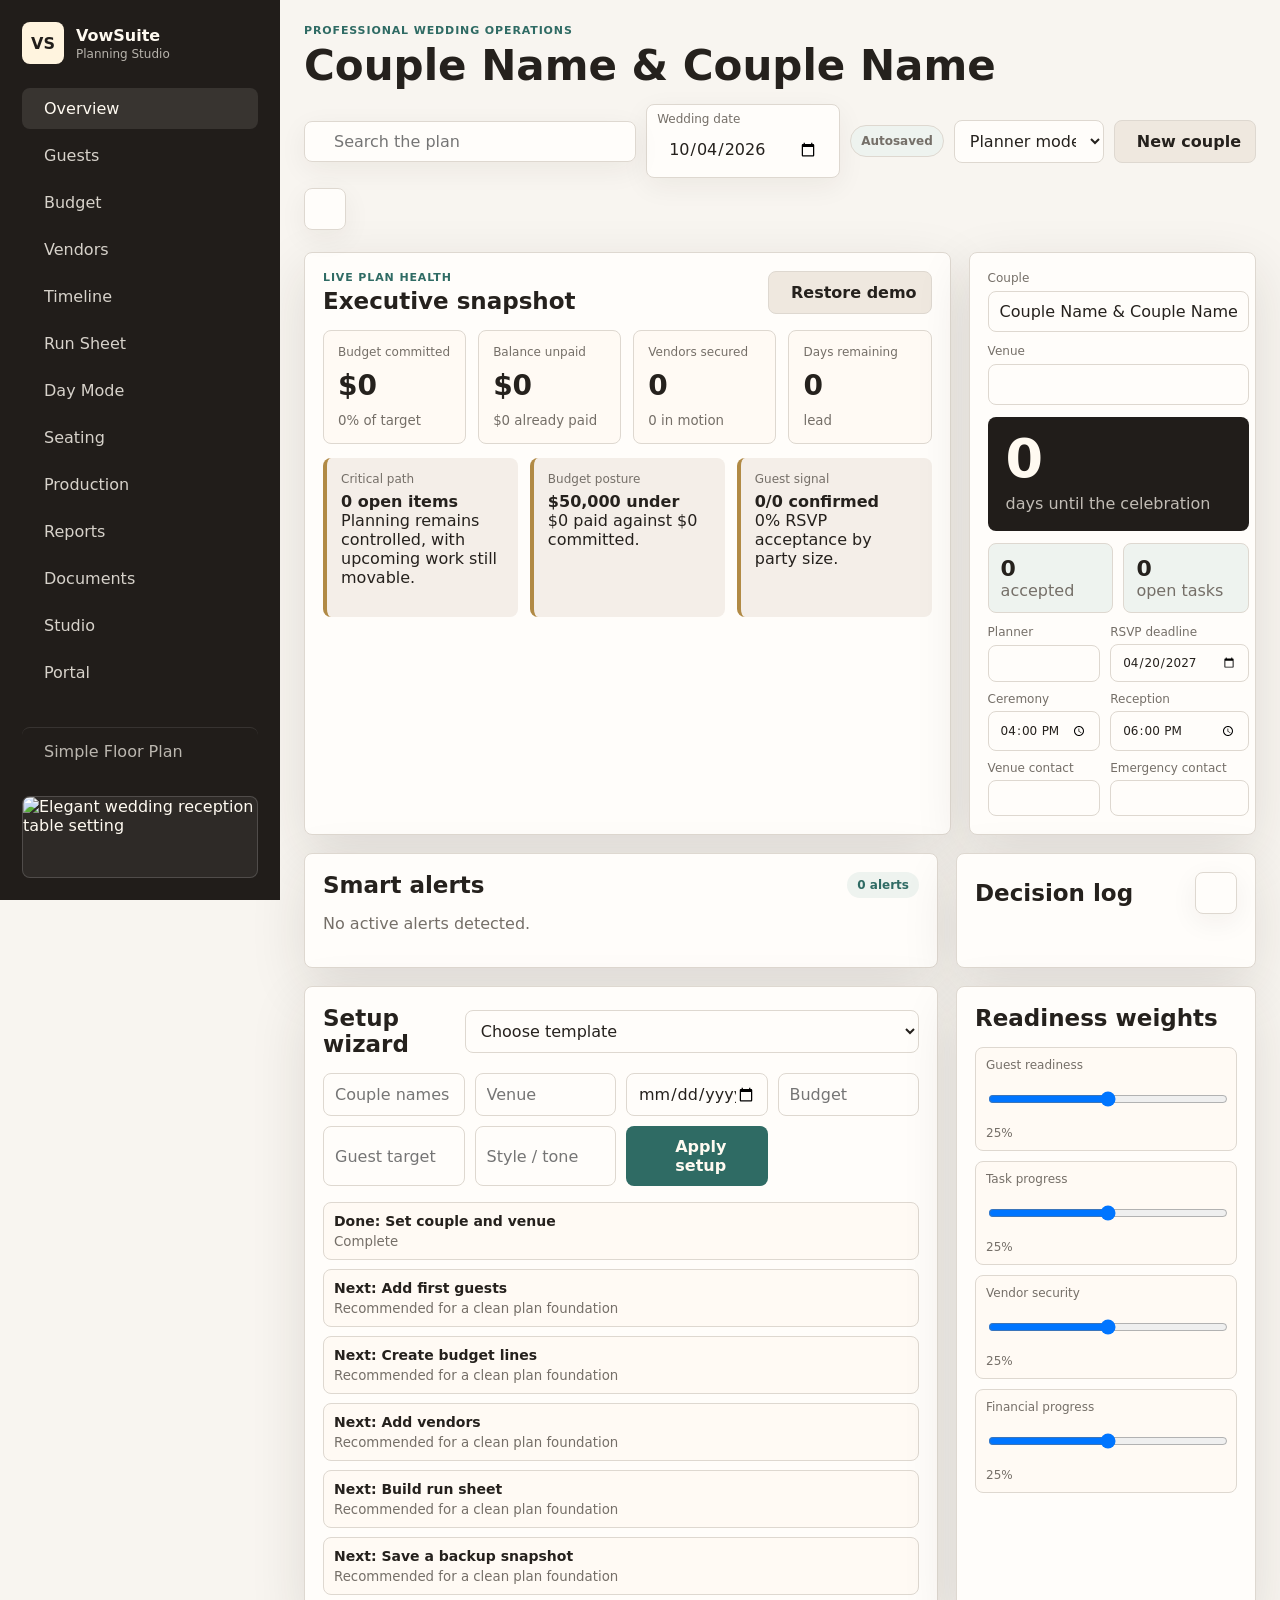
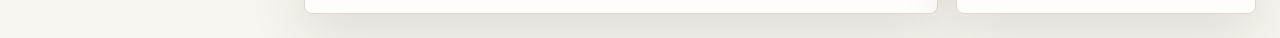
==== commit 5a795fb9: "Add cross-links between the simple planner and the full studio - Room planner toolbar gets an 'Open " ====
--- a/studio/index.html
+++ b/studio/index.html
@@ -35,6 +35,7 @@
           <button class="nav-item" data-view="studio"><i data-lucide="building-2"></i><span>Studio</span></button>
           <button class="nav-item" data-view="portal"><i data-lucide="eye"></i><span>Portal</span></button>
         </nav>
+        <a class="nav-item nav-external" href="../index.html"><i data-lucide="layout-grid"></i><span>Simple Floor Plan</span></a>
         <div class="image-panel">
           <img src="https://images.unsplash.com/photo-1519225421980-715cb0215aed?auto=format&fit=crop&w=900&q=80" alt="Elegant wedding reception table setting" />
           <div>
--- a/studio/floorplan.css
+++ b/studio/floorplan.css
@@ -1,6 +1,14 @@
 /* Spatial floor plan module — renders into the existing #tableMap element
    inside the Seating view. Kept in its own file so the vendored VowSuite
    styles.css never needs to be touched. */
+
+/* Link back to the simple standalone room planner (repo root), styled like
+   the other sidebar nav items but set apart since it leaves this app. */
+.nav-external {
+  margin-top: 10px; padding-top: 14px; border-top: 1px solid rgba(255,255,255,.12);
+  text-decoration: none; opacity: .85;
+}
+.nav-external:hover { opacity: 1; }
 
 .floorplan-wrap { display: flex; flex-direction: column; gap: 10px; min-width: 0; }
 
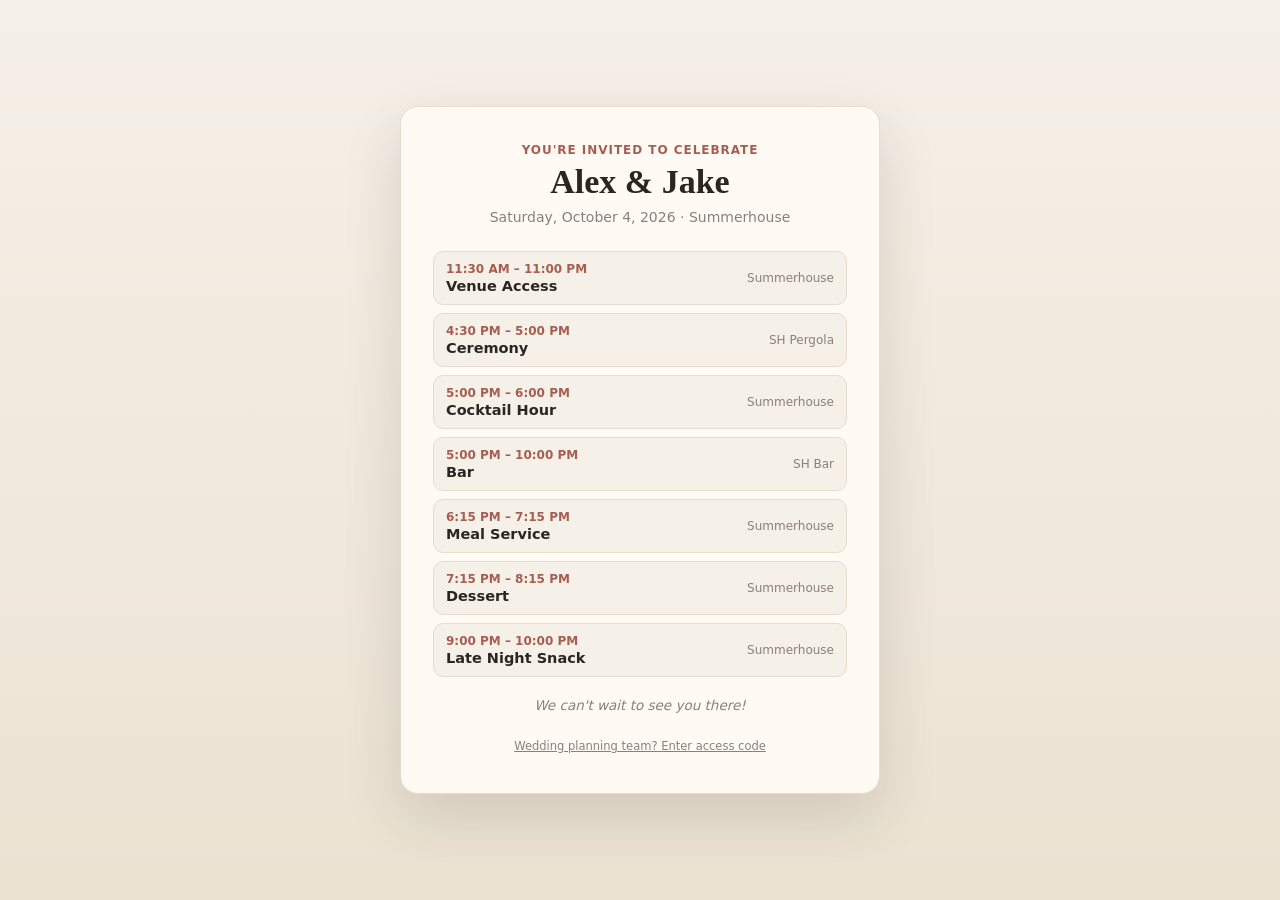
==== commit 2eb4911b: "Add PIN access gate: public guest schedule, helper, and power-user modes Default view for anyone ope" ====
--- a/studio/index.html
+++ b/studio/index.html
@@ -8,8 +8,44 @@
     <link rel="preconnect" href="https://images.unsplash.com" />
     <link rel="stylesheet" href="./styles.css" />
     <link rel="stylesheet" href="./floorplan.css" />
+    <link rel="stylesheet" href="./access.css" />
   </head>
   <body>
+    <!-- Default view for anyone who opens this link with no access code: a
+         simple guest-facing schedule. Nothing here is a real access
+         boundary - see access.js for why. -->
+    <div id="guestView">
+      <div class="guest-card">
+        <p class="guest-eyebrow">You're invited to celebrate</p>
+        <h1 class="guest-title">Alex &amp; Jake</h1>
+        <p class="guest-date" id="guestDateLine">Saturday, October 4, 2026 · Summerhouse</p>
+        <div class="guest-schedule">
+          <div class="guest-row"><span class="guest-time">11:30 AM – 11:00 PM</span><span class="guest-event">Venue Access</span><span class="guest-loc">Summerhouse</span></div>
+          <div class="guest-row"><span class="guest-time">4:30 PM – 5:00 PM</span><span class="guest-event">Ceremony</span><span class="guest-loc">SH Pergola</span></div>
+          <div class="guest-row"><span class="guest-time">5:00 PM – 6:00 PM</span><span class="guest-event">Cocktail Hour</span><span class="guest-loc">Summerhouse</span></div>
+          <div class="guest-row"><span class="guest-time">5:00 PM – 10:00 PM</span><span class="guest-event">Bar</span><span class="guest-loc">SH Bar</span></div>
+          <div class="guest-row"><span class="guest-time">6:15 PM – 7:15 PM</span><span class="guest-event">Meal Service</span><span class="guest-loc">Summerhouse</span></div>
+          <div class="guest-row"><span class="guest-time">7:15 PM – 8:15 PM</span><span class="guest-event">Dessert</span><span class="guest-loc">Summerhouse</span></div>
+          <div class="guest-row"><span class="guest-time">9:00 PM – 10:00 PM</span><span class="guest-event">Late Night Snack</span><span class="guest-loc">Summerhouse</span></div>
+        </div>
+        <p class="guest-footnote">We can't wait to see you there!</p>
+        <button id="openAccessGateBtn" class="guest-team-link" type="button">Wedding planning team? Enter access code</button>
+      </div>
+    </div>
+
+    <!-- PIN entry, hidden until "planning team" link above is clicked -->
+    <div id="accessGate" class="access-gate" hidden>
+      <form id="accessGateForm" class="access-gate-card">
+        <h2>Enter access code</h2>
+        <input id="accessGateInput" type="password" inputmode="numeric" pattern="[0-9]*" maxlength="4" autocomplete="off" placeholder="••••" />
+        <p id="accessGateError" class="access-gate-error" hidden>That code didn't match either mode. Try again.</p>
+        <div class="access-gate-actions">
+          <button type="submit" class="ghost-button">Unlock</button>
+          <button type="button" id="closeAccessGateBtn" class="ghost-button">Cancel</button>
+        </div>
+      </form>
+    </div>
+
     <div class="app-shell">
       <aside class="sidebar">
         <div class="brand-block">
@@ -54,7 +90,7 @@
           <div class="topbar-actions">
             <div class="global-search">
               <i data-lucide="search"></i>
-              <input id="globalSearch" type="search" placeholder="Search the plan" autocomplete="off" />
+              <input id="globalSearch" type="search" placeholder="Search the plan" autocomplete="off" class="access-safe" />
               <div id="globalSearchResults" class="search-results"></div>
             </div>
             <label class="date-field">
@@ -62,7 +98,9 @@
               <input id="weddingDate" type="date" />
             </label>
             <span id="autosaveStatus" class="save-status">Saved</span>
-            <select id="modeSelect" class="mode-select" title="Planner or client view"><option>Planner mode</option><option>Client mode</option></select>
+            <span id="accessLevelBadge" class="access-badge" title="How this device is currently accessing the plan"></span>
+            <button id="lockAppBtn" class="ghost-button access-safe" type="button" title="Return to the guest schedule view"><i data-lucide="lock"></i>Lock</button>
+            <select id="modeSelect" class="mode-select access-safe" title="Planner or client view"><option>Planner mode</option><option>Client mode</option></select>
             <button id="newCoupleBtn" class="ghost-button" title="Start a blank plan"><i data-lucide="sparkles"></i>New couple</button>
             <details class="actions-menu">
               <summary class="icon-button" title="More actions"><i data-lucide="more-horizontal"></i></summary>
@@ -171,10 +209,11 @@
           <div class="section-head">
             <div><p class="eyebrow">Invitation intelligence</p><h2>Guest management</h2></div>
             <div class="toolbar">
-              <input id="guestSearch" type="search" placeholder="Search guests, sides, groups, meals" />
-              <select id="guestStatusFilter"></select>
-              <button id="exportGuestsBtn" class="ghost-button" type="button"><i data-lucide="download"></i>CSV</button>
-              <label class="ghost-button"><i data-lucide="upload"></i>CSV<input id="guestCsvInput" type="file" accept=".csv,text/csv" hidden /></label>
+              <input id="guestSearch" type="search" placeholder="Search guests, sides, groups, meals" class="access-safe" />
+              <select id="guestStatusFilter" class="access-safe"></select>
+              <button id="loadPresetGuestsBtn" class="ghost-button" type="button" title="Loads the 155 people from your RSVP export directly - no file needed"><i data-lucide="users"></i>Load RSVP guest list</button>
+              <button id="exportGuestsBtn" class="ghost-button" type="button"><i data-lucide="download"></i>Export CSV</button>
+              <label class="ghost-button"><i data-lucide="upload"></i>Import CSV<input id="guestCsvInput" type="file" accept=".csv,text/csv" hidden /></label>
             </div>
           </div>
           <form id="guestForm" class="inline-form">
@@ -281,7 +320,7 @@
         </section>
 
         <section id="seating" class="view">
-          <div class="section-head"><div><p class="eyebrow">Reception design</p><h2>Seating planner</h2></div><div class="toolbar"><input id="tableCapacityInput" type="number" min="2" value="6" title="New table capacity" /><button id="addTableBtn" class="ghost-button"><i data-lucide="plus"></i>Add table</button></div></div>
+          <div class="section-head"><div><p class="eyebrow">Reception design</p><h2>Seating planner</h2></div><div class="toolbar"><input id="tableCapacityInput" type="number" min="2" value="6" title="New table capacity" /><button id="addTableBtn" class="ghost-button"><i data-lucide="plus"></i>Add table</button><button id="loadPresetSeatingBtn" class="ghost-button" type="button" title="Seats each person from your seating spreadsheet at their assigned table"><i data-lucide="armchair"></i>Apply saved seating</button></div></div>
           <div class="seating-layout">
             <div class="floorplan-wrap">
               <div id="floorplanToolbar" class="floorplan-toolbar"></div>
@@ -438,7 +477,8 @@
                 <button id="cloudPushBtn" class="ghost-button"><i data-lucide="cloud-upload"></i>Push</button>
                 <button id="cloudPullBtn" class="ghost-button"><i data-lucide="cloud-download"></i>Pull</button>
               </div>
-              <label class="sync-toggle"><input id="cloudAutoPush" type="checkbox" /> Auto-push local changes</label>
+              <label class="sync-toggle"><input id="cloudAutoPush" type="checkbox" /> Auto-push local changes (check this for two-way live sync)</label>
+              <p class="muted">With settings saved, this device automatically receives your partner's changes the instant they save. Check the box above so your own changes go out live too — otherwise you'll only push when you click "Push."</p>
               <div id="cloudSyncStatus" class="mini-list"></div>
             </section>
             <section class="panel"><h2>Backend launch plan</h2><div id="backendReadiness" class="mini-list"></div></section>
@@ -487,7 +527,12 @@
       </div>
     </dialog>
     <script src="https://unpkg.com/lucide@latest/dist/umd/lucide.min.js"></script>
+    <script src="https://cdn.jsdelivr.net/npm/@supabase/supabase-js@2.113.0/dist/umd/supabase.js"></script>
     <script src="./floorplan.js"></script>
     <script src="./app.js"></script>
+    <script src="./guestdata.js"></script>
+    <script src="./dataloader.js"></script>
+    <script src="./realtime.js"></script>
+    <script src="./access.js"></script>
   </body>
 </html>
--- a/studio/access.css
+++ b/studio/access.css
@@ -0,0 +1,153 @@
+/* Access gate: a public guest schedule by default, a PIN reveals two
+   elevated in-app modes. This is a soft, UI-level gate only - see the
+   comment at the top of access.js for what it does and doesn't protect
+   against. */
+
+:root {
+  --guest-ink: #2b2622;
+  --guest-muted: #8a8078;
+}
+
+/* ---------- Overall visibility: guest view by default, app once unlocked ---------- */
+.app-shell { display: none; }
+body.access-unlocked .app-shell { display: grid; }
+body.access-unlocked #guestView { display: none; }
+
+/* ---------- Guest schedule (default landing view) ---------- */
+#guestView {
+  min-height: 100vh;
+  display: flex;
+  align-items: center;
+  justify-content: center;
+  padding: 32px 16px;
+  background: linear-gradient(180deg, #f5f0e8, #ece2d2);
+  font-family: Inter, ui-sans-serif, system-ui, -apple-system, BlinkMacSystemFont, "Segoe UI", sans-serif;
+}
+.guest-card {
+  max-width: 480px;
+  width: 100%;
+  background: #fffaf4;
+  border: 1px solid #e6dccb;
+  border-radius: 18px;
+  padding: 36px 32px;
+  box-shadow: 0 24px 60px rgba(44, 35, 25, 0.14);
+  text-align: center;
+}
+.guest-eyebrow {
+  margin: 0 0 6px;
+  font-size: 12px;
+  letter-spacing: 0.08em;
+  text-transform: uppercase;
+  color: #A65E51;
+  font-weight: 700;
+}
+.guest-title {
+  margin: 0 0 8px;
+  font-size: 34px;
+  font-family: Georgia, "Times New Roman", serif;
+  color: var(--guest-ink);
+}
+.guest-date {
+  margin: 0 0 26px;
+  color: var(--guest-muted);
+  font-size: 14px;
+}
+.guest-schedule {
+  display: flex;
+  flex-direction: column;
+  gap: 8px;
+  text-align: left;
+  margin-bottom: 20px;
+}
+.guest-row {
+  display: grid;
+  grid-template-columns: 1fr auto;
+  grid-template-areas: "time loc" "event loc";
+  gap: 2px 10px;
+  align-items: baseline;
+  padding: 10px 12px;
+  background: #f5f0e8;
+  border-radius: 10px;
+  border: 1px solid #e6dccb;
+}
+.guest-time { grid-area: time; font-size: 12px; color: #A65E51; font-weight: 700; }
+.guest-event { grid-area: event; font-size: 14.5px; color: var(--guest-ink); font-weight: 600; }
+.guest-loc { grid-area: loc; align-self: center; font-size: 12px; color: var(--guest-muted); text-align: right; white-space: nowrap; }
+.guest-footnote {
+  margin: 0 0 22px;
+  font-size: 13.5px;
+  color: var(--guest-muted);
+  font-style: italic;
+}
+.guest-team-link {
+  border: none;
+  background: none;
+  color: var(--guest-muted);
+  font-size: 11.5px;
+  text-decoration: underline;
+  cursor: pointer;
+  padding: 4px;
+}
+.guest-team-link:hover { color: #A65E51; }
+
+/* ---------- PIN gate overlay ---------- */
+.access-gate {
+  position: fixed;
+  inset: 0;
+  z-index: 100;
+  display: none;
+  align-items: center;
+  justify-content: center;
+  background: rgba(33, 29, 26, 0.55);
+  font-family: Inter, ui-sans-serif, system-ui, -apple-system, BlinkMacSystemFont, "Segoe UI", sans-serif;
+}
+.access-gate.open { display: flex; }
+.access-gate-card {
+  background: #fffaf4;
+  border-radius: 16px;
+  padding: 28px 26px;
+  width: 260px;
+  text-align: center;
+  box-shadow: 0 20px 50px rgba(0, 0, 0, 0.3);
+}
+.access-gate-card h2 { margin: 0 0 16px; font-size: 16px; color: var(--guest-ink); }
+.access-gate-card input {
+  width: 100%;
+  padding: 12px;
+  font-size: 22px;
+  letter-spacing: 0.3em;
+  text-align: center;
+  border: 1px solid #e6dccb;
+  border-radius: 8px;
+  margin-bottom: 10px;
+}
+.access-gate-error {
+  color: #b34343;
+  font-size: 12px;
+  margin: 0 0 10px;
+}
+.access-gate-actions { display: flex; gap: 8px; justify-content: center; }
+
+/* ---------- Read-only lockdown for helper mode ---------- */
+.access-badge {
+  font-size: 11px;
+  padding: 4px 9px;
+  border-radius: 999px;
+  border: 1px solid #ded8d0;
+  color: #756f68;
+  white-space: nowrap;
+}
+.access-badge.power { background: #eef3ef; border-color: #bad1c6; color: #2f6b64; }
+.access-badge.helper { background: #f4eee8; border-color: #e2d3b8; color: #9a6b2f; }
+
+body.access-helper input:not(.access-safe),
+body.access-helper select:not(.access-safe),
+body.access-helper textarea:not(.access-safe),
+body.access-helper button:not(.nav-item):not(.access-safe),
+body.access-helper .ghost-button:not(.access-safe),
+body.access-helper .fp-table,
+body.access-helper .floorplan-canvas .seat {
+  pointer-events: none !important;
+  opacity: 0.55;
+  cursor: not-allowed;
+}
